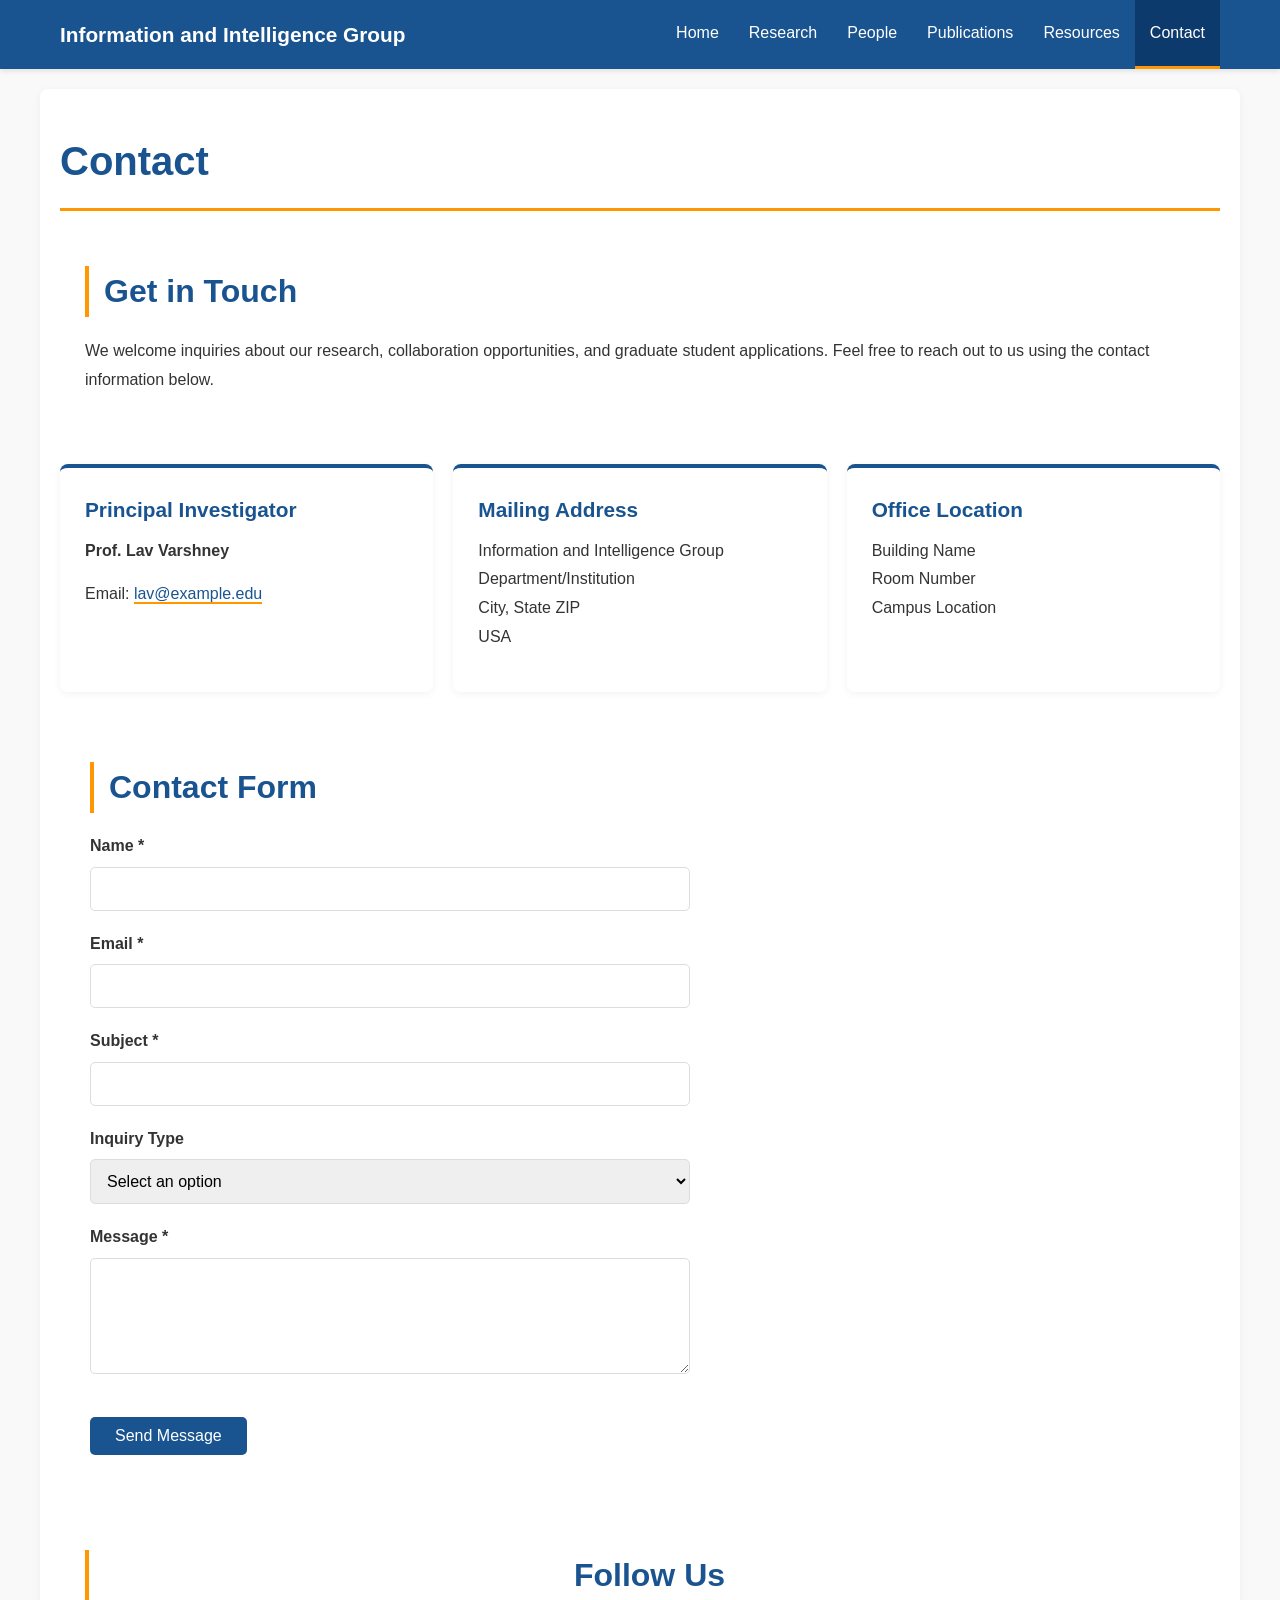
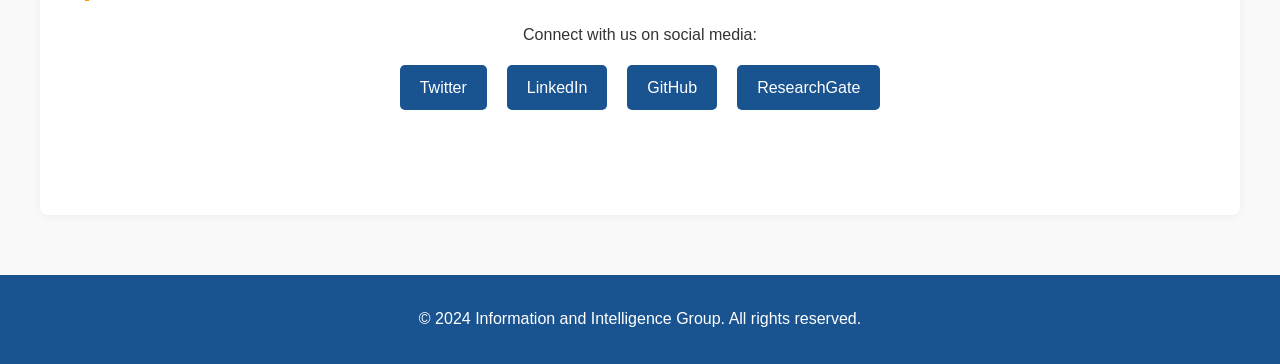
==== pages/contact.html @ 68c37820 "Deploy Information and Intelligence Group website with complete structure" ====
<!DOCTYPE html>
<html lang="en">
<head>
    <meta charset="UTF-8">
    <meta name="viewport" content="width=device-width, initial-scale=1.0">
    <title>Contact - Information and Intelligence Group</title>
    <link rel="stylesheet" href="../css/style.css">
</head>
<body>
    <nav class="navbar">
        <div class="nav-container">
            <h1 class="logo">Information and Intelligence Group</h1>
            <ul class="nav-links">
                <li><a href="../index.html">Home</a></li>
                <li><a href="research.html">Research</a></li>
                <li><a href="people.html">People</a></li>
                <li><a href="publications.html">Publications</a></li>
                <li><a href="resources.html">Resources</a></li>
                <li><a href="contact.html" class="active">Contact</a></li>
            </ul>
        </div>
    </nav>

    <main class="container page-content">
        <h1>Contact</h1>
        
        <section class="contact-section">
            <h2>Get in Touch</h2>
            <p>
                We welcome inquiries about our research, collaboration opportunities, and graduate 
                student applications. Feel free to reach out to us using the contact information below.
            </p>
        </section>

        <section class="contact-info">
            <div class="contact-item">
                <h3>Principal Investigator</h3>
                <p><strong>Prof. Lav Varshney</strong></p>
                <p>Email: <a href="mailto:lav@example.edu">lav@example.edu</a></p>
            </div>

            <div class="contact-item">
                <h3>Mailing Address</h3>
                <p>
                    Information and Intelligence Group<br>
                    Department/Institution<br>
                    City, State ZIP<br>
                    USA
                </p>
            </div>

            <div class="contact-item">
                <h3>Office Location</h3>
                <p>
                    Building Name<br>
                    Room Number<br>
                    Campus Location
                </p>
            </div>
        </section>

        <section class="inquiry-section">
            <h2>Contact Form</h2>
            <form class="contact-form">
                <div class="form-group">
                    <label for="name">Name *</label>
                    <input type="text" id="name" name="name" required>
                </div>

                <div class="form-group">
                    <label for="email">Email *</label>
                    <input type="email" id="email" name="email" required>
                </div>

                <div class="form-group">
                    <label for="subject">Subject *</label>
                    <input type="text" id="subject" name="subject" required>
                </div>

                <div class="form-group">
                    <label for="inquiry-type">Inquiry Type</label>
                    <select id="inquiry-type" name="inquiry-type">
                        <option value="">Select an option</option>
                        <option value="collaboration">Research Collaboration</option>
                        <option value="admission">Graduate Student Inquiry</option>
                        <option value="publication">Publication/Media Request</option>
                        <option value="other">Other</option>
                    </select>
                </div>

                <div class="form-group">
                    <label for="message">Message *</label>
                    <textarea id="message" name="message" rows="5" required></textarea>
                </div>

                <button type="submit" class="btn">Send Message</button>
            </form>
        </section>

        <section class="social-section">
            <h2>Follow Us</h2>
            <p>Connect with us on social media:</p>
            <div class="social-links">
                <a href="#" target="_blank">Twitter</a>
                <a href="#" target="_blank">LinkedIn</a>
                <a href="#" target="_blank">GitHub</a>
                <a href="#" target="_blank">ResearchGate</a>
            </div>
        </section>
    </main>

    <footer>
        <p>&copy; 2024 Information and Intelligence Group. All rights reserved.</p>
    </footer>
</body>
</html>
---- css/style.css ----
/* General Styles */
* {
    margin: 0;
    padding: 0;
    box-sizing: border-box;
}

html {
    scroll-behavior: smooth;
}

body {
    font-family: 'Segoe UI', Tahoma, Geneva, Verdana, sans-serif;
    line-height: 1.6;
    color: #333;
    background-color: #f9f9f9;
}

/* Navigation */
.navbar {
    background-color: #1a5490;
    padding: 0;
    position: sticky;
    top: 0;
    z-index: 1000;
    box-shadow: 0 2px 5px rgba(0, 0, 0, 0.1);
}

.nav-container {
    max-width: 1200px;
    margin: 0 auto;
    padding: 0 20px;
    display: flex;
    justify-content: space-between;
    align-items: center;
    flex-wrap: wrap;
}

.logo {
    color: white;
    font-size: 1.3em;
    margin: 15px 0;
    flex: 1;
    min-width: 250px;
}

.nav-links {
    list-style: none;
    display: flex;
    gap: 0;
    flex-wrap: wrap;
}

.nav-links li {
    margin: 0;
}

.nav-links a {
    display: block;
    color: white;
    text-decoration: none;
    padding: 20px 15px;
    transition: background-color 0.3s ease;
    border-bottom: 3px solid transparent;
}

.nav-links a:hover,
.nav-links a.active {
    background-color: #0d3a6c;
    border-bottom: 3px solid #ff9800;
}

/* Hero Section */
.hero {
    background: linear-gradient(135deg, #1a5490 0%, #0d3a6c 100%);
    color: white;
    padding: 80px 20px;
    text-align: center;
}

.hero-content h1 {
    font-size: 3em;
    margin-bottom: 10px;
}

.hero-content h2 {
    font-size: 1.8em;
    font-weight: 300;
    margin-bottom: 15px;
    color: #ff9800;
}

.hero-content p {
    font-size: 1.2em;
    color: #e0e0e0;
}

/* Main Container */
.container {
    max-width: 1200px;
    margin: 0 auto;
    padding: 0 20px;
}

.page-content {
    background: white;
    padding: 40px 20px;
    margin: 20px auto;
    border-radius: 8px;
    box-shadow: 0 2px 8px rgba(0, 0, 0, 0.05);
}

.page-content h1 {
    color: #1a5490;
    margin-bottom: 30px;
    font-size: 2.5em;
    border-bottom: 3px solid #ff9800;
    padding-bottom: 15px;
}

/* Sections */
main {
    padding: 40px 0;
}

section {
    margin-bottom: 40px;
}

h2 {
    color: #1a5490;
    font-size: 2em;
    margin-bottom: 20px;
    border-left: 4px solid #ff9800;
    padding-left: 15px;
}

h3 {
    color: #0d3a6c;
    font-size: 1.3em;
    margin-top: 15px;
    margin-bottom: 10px;
}

p {
    margin-bottom: 15px;
    line-height: 1.8;
}

/* Introduction Section */
.intro {
    background: white;
    padding: 30px;
    border-radius: 8px;
    margin-bottom: 30px;
    box-shadow: 0 2px 8px rgba(0, 0, 0, 0.05);
}

.intro p {
    font-size: 1.1em;
    color: #555;
}

/* Featured Boxes */
.featured {
    display: grid;
    grid-template-columns: repeat(auto-fit, minmax(300px, 1fr));
    gap: 20px;
    margin-bottom: 40px;
}

.featured-box {
    background: white;
    padding: 30px;
    border-radius: 8px;
    box-shadow: 0 2px 8px rgba(0, 0, 0, 0.05);
    border-top: 4px solid #ff9800;
    transition: transform 0.3s ease, box-shadow 0.3s ease;
}

.featured-box:hover {
    transform: translateY(-5px);
    box-shadow: 0 4px 12px rgba(0, 0, 0, 0.1);
}

.featured-box h3 {
    color: #1a5490;
    margin-top: 0;
}

.featured-box p {
    color: #666;
}

/* Buttons */
.btn {
    display: inline-block;
    background-color: #1a5490;
    color: white;
    padding: 10px 25px;
    text-decoration: none;
    border-radius: 5px;
    transition: background-color 0.3s ease;
    border: none;
    cursor: pointer;
    font-size: 1em;
    margin-top: 15px;
}

.btn:hover {
    background-color: #0d3a6c;
}

/* News Section */
.news {
    background: white;
    padding: 30px;
    border-radius: 8px;
    box-shadow: 0 2px 8px rgba(0, 0, 0, 0.05);
}

.news-item {
    border-left: 4px solid #ff9800;
    padding-left: 20px;
    margin-bottom: 20px;
}

.news-item h4 {
    color: #1a5490;
    margin-bottom: 10px;
}

/* Research Sections */
.research-item {
    background: white;
    padding: 20px;
    margin-bottom: 20px;
    border-radius: 5px;
    border-left: 4px solid #1a5490;
}

.research-item ul {
    list-style: none;
    padding-left: 20px;
}

.research-item li:before {
    content: "→ ";
    color: #ff9800;
    font-weight: bold;
    margin-right: 10px;
}

/* People Section */
.people-section {
    margin-bottom: 40px;
}

.person-card {
    background: white;
    padding: 25px;
    border-radius: 8px;
    box-shadow: 0 2px 8px rgba(0, 0, 0, 0.05);
    border-top: 4px solid #ff9800;
    margin-bottom: 20px;
}

.person-card.director {
    border-top: 4px solid #ff9800;
    background: linear-gradient(135deg, #f9f9f9 0%, #ffffff 100%);
}

.person-card h3 {
    color: #1a5490;
    margin-top: 0;
}

.person-card .title {
    color: #ff9800;
    font-weight: bold;
    font-size: 1.1em;
    margin-bottom: 15px;
}

.people-placeholder {
    background: #f0f0f0;
    padding: 30px;
    border-radius: 5px;
    text-align: center;
    color: #999;
}

.join-section {
    background: white;
    padding: 25px;
    border-radius: 8px;
    border-left: 4px solid #ff9800;
}

/* Publications */
.pub-filters {
    background: white;
    padding: 20px;
    border-radius: 8px;
    margin-bottom: 30px;
}

.filter-options {
    display: flex;
    gap: 20px;
    flex-wrap: wrap;
    margin-top: 15px;
}

.filter-options label {
    font-weight: bold;
    color: #333;
}

.filter-options select {
    padding: 8px 12px;
    border: 1px solid #ddd;
    border-radius: 5px;
    background-color: white;
    cursor: pointer;
}

.publication {
    background: white;
    padding: 25px;
    border-radius: 8px;
    margin-bottom: 20px;
    border-left: 4px solid #1a5490;
    box-shadow: 0 2px 8px rgba(0, 0, 0, 0.05);
}

.publication h3 {
    color: #1a5490;
    margin-top: 0;
}

.publication .authors {
    color: #666;
    font-style: italic;
    margin-bottom: 10px;
}

.publication .venue {
    color: #999;
    font-size: 0.95em;
}

.publication .abstract {
    margin-top: 15px;
    line-height: 1.8;
    color: #555;
}

.pub-links {
    margin-top: 15px;
    display: flex;
    gap: 15px;
}

.pub-links .link {
    color: #1a5490;
    text-decoration: none;
    border-bottom: 2px solid #ff9800;
    transition: color 0.3s ease;
}

.pub-links .link:hover {
    color: #ff9800;
}

.pub-placeholder {
    background: #f0f0f0;
    padding: 30px;
    border-radius: 5px;
    text-align: center;
    color: #999;
}

.external-profiles ul {
    list-style: none;
    padding-left: 0;
}

.external-profiles li {
    margin-bottom: 10px;
}

.external-profiles a {
    color: #1a5490;
    text-decoration: none;
    border-bottom: 2px solid #ff9800;
}

.external-profiles a:hover {
    color: #ff9800;
}

/* Resources */
.resources-section {
    margin-bottom: 40px;
}

.resource-item {
    background: white;
    padding: 20px;
    margin-bottom: 20px;
    border-radius: 5px;
    border-left: 4px solid #1a5490;
}

.resource-item ul {
    list-style: none;
    padding-left: 20px;
}

.resource-item li:before {
    content: "✓ ";
    color: #ff9800;
    font-weight: bold;
    margin-right: 10px;
}

/* Contact */
.contact-section {
    background: white;
    padding: 25px;
    border-radius: 8px;
    margin-bottom: 30px;
}

.contact-info {
    display: grid;
    grid-template-columns: repeat(auto-fit, minmax(300px, 1fr));
    gap: 20px;
    margin-bottom: 40px;
}

.contact-item {
    background: white;
    padding: 25px;
    border-radius: 8px;
    box-shadow: 0 2px 8px rgba(0, 0, 0, 0.05);
    border-top: 4px solid #1a5490;
}

.contact-item h3 {
    color: #1a5490;
    margin-top: 0;
}

.contact-item a {
    color: #1a5490;
    text-decoration: none;
    border-bottom: 2px solid #ff9800;
}

.contact-item a:hover {
    color: #ff9800;
}

.inquiry-section {
    background: white;
    padding: 30px;
    border-radius: 8px;
    margin-bottom: 40px;
}

.contact-form {
    max-width: 600px;
}

.form-group {
    margin-bottom: 20px;
}

.form-group label {
    display: block;
    margin-bottom: 8px;
    font-weight: bold;
    color: #333;
}

.form-group input,
.form-group select,
.form-group textarea {
    width: 100%;
    padding: 12px;
    border: 1px solid #ddd;
    border-radius: 5px;
    font-family: inherit;
    font-size: 1em;
}

.form-group input:focus,
.form-group select:focus,
.form-group textarea:focus {
    outline: none;
    border-color: #1a5490;
    box-shadow: 0 0 5px rgba(26, 84, 144, 0.2);
}

.social-section {
    background: white;
    padding: 25px;
    border-radius: 8px;
    text-align: center;
}

.social-links {
    display: flex;
    justify-content: center;
    gap: 20px;
    flex-wrap: wrap;
    margin-top: 15px;
}

.social-links a {
    color: white;
    background-color: #1a5490;
    padding: 10px 20px;
    border-radius: 5px;
    text-decoration: none;
    transition: background-color 0.3s ease;
}

.social-links a:hover {
    background-color: #0d3a6c;
}

/* Footer */
footer {
    background-color: #1a5490;
    color: white;
    text-align: center;
    padding: 30px 20px;
    margin-top: 60px;
}

footer p {
    margin-bottom: 0;
}

/* Responsive Design */
@media (max-width: 768px) {
    .hero-content h1 {
        font-size: 2em;
    }

    .hero-content h2 {
        font-size: 1.3em;
    }

    .hero-content p {
        font-size: 1em;
    }

    .page-content h1 {
        font-size: 2em;
    }

    h2 {
        font-size: 1.5em;
    }

    .nav-links {
        width: 100%;
        flex-direction: column;
    }

    .nav-links a {
        padding: 12px 15px;
    }

    .contact-info {
        grid-template-columns: 1fr;
    }

    .featured {
        grid-template-columns: 1fr;
    }

    .filter-options {
        flex-direction: column;
    }

    .filter-options label,
    .filter-options select {
        width: 100%;
    }

    .social-links {
        flex-direction: column;
    }

    .social-links a {
        width: 100%;
    }
}

@media (max-width: 480px) {
    .hero {
        padding: 40px 15px;
    }

    .hero-content h1 {
        font-size: 1.5em;
    }

    .hero-content h2 {
        font-size: 1.1em;
    }

    .page-content {
        padding: 20px 15px;
    }

    .nav-container {
        flex-direction: column;
        align-items: flex-start;
    }

    .logo {
        font-size: 1.1em;
    }
}

/* Utility Classes */
.text-center {
    text-align: center;
}

.mt-20 {
    margin-top: 20px;
}

.mb-20 {
    margin-bottom: 20px;
}

.p-20 {
    padding: 20px;
}
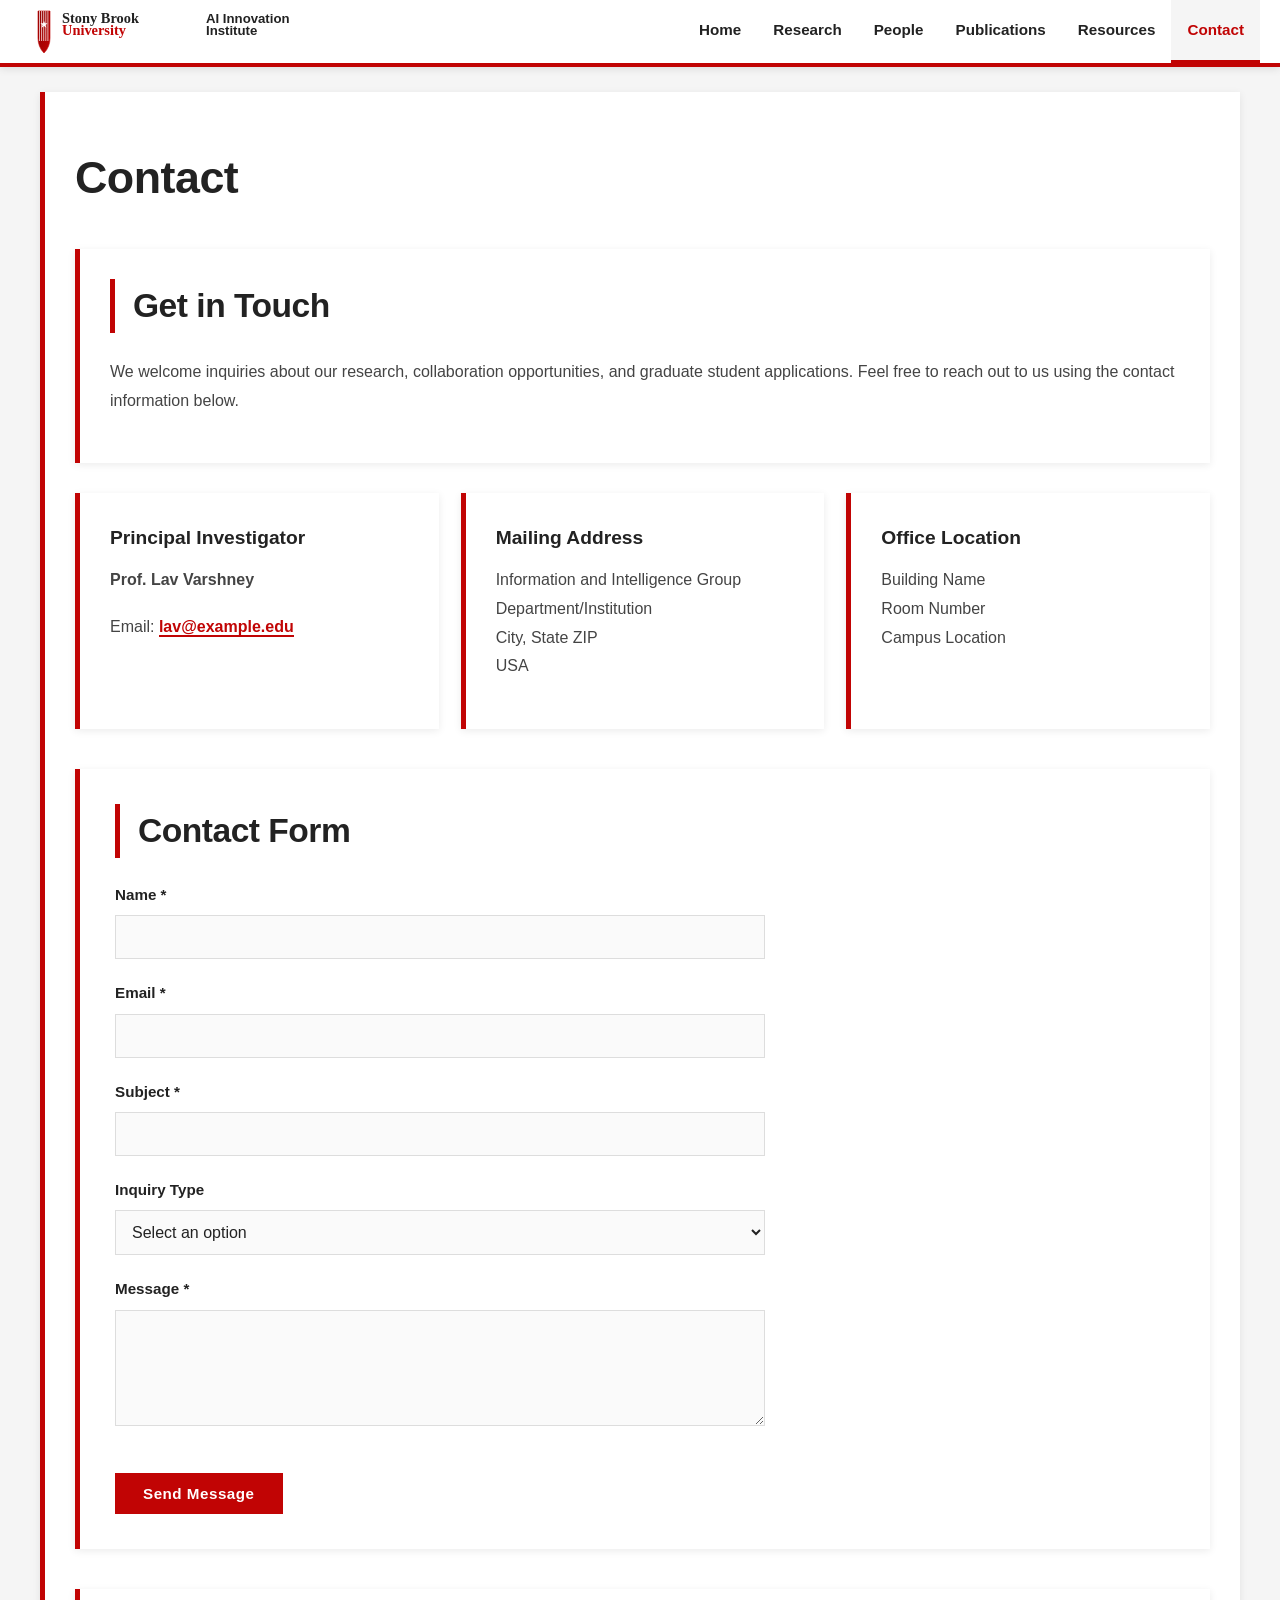
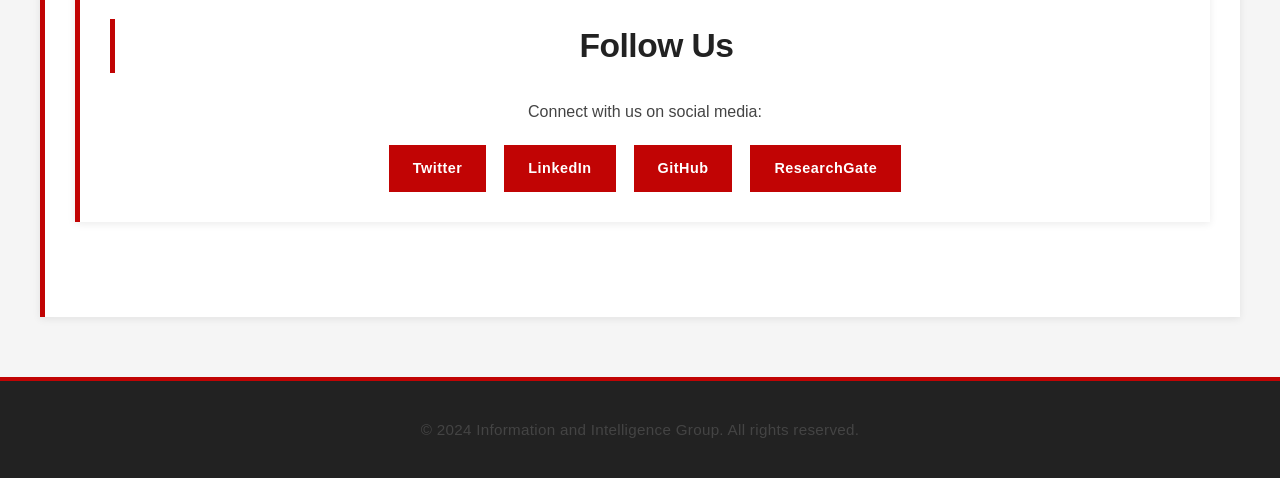
==== commit b3dcde6b: "Incorporate Stony Brook University AI Innovation Institute logo across all pages" ====
--- a/pages/contact.html
+++ b/pages/contact.html
@@ -9,7 +9,9 @@
 <body>
     <nav class="navbar">
         <div class="nav-container">
-            <h1 class="logo">Information and Intelligence Group</h1>
+            <div class="logo-section">
+                <img src="../images/sbu-ai-logo.svg" alt="Stony Brook University AI Innovation Institute" class="header-logo">
+            </div>
             <ul class="nav-links">
                 <li><a href="../index.html">Home</a></li>
                 <li><a href="research.html">Research</a></li>
--- a/css/style.css
+++ b/css/style.css
@@ -10,38 +10,54 @@
 }
 
 body {
-    font-family: 'Segoe UI', Tahoma, Geneva, Verdana, sans-serif;
+    font-family: 'Montserrat', 'Proxima Nova', -apple-system, BlinkMacSystemFont, 'Segoe UI', 'Roboto', 'Helvetica', 'Arial', sans-serif;
     line-height: 1.6;
-    color: #333;
-    background-color: #f9f9f9;
+    color: #222222;
+    background-color: #f5f5f5;
 }
 
 /* Navigation */
 .navbar {
-    background-color: #1a5490;
+    background-color: #FFFFFF;
     padding: 0;
     position: sticky;
     top: 0;
     z-index: 1000;
-    box-shadow: 0 2px 5px rgba(0, 0, 0, 0.1);
+    box-shadow: 0 2px 8px rgba(0, 0, 0, 0.1);
+    border-bottom: 4px solid #C10404;
 }
 
 .nav-container {
-    max-width: 1200px;
+    max-width: 1400px;
     margin: 0 auto;
     padding: 0 20px;
     display: flex;
     justify-content: space-between;
     align-items: center;
     flex-wrap: wrap;
+    gap: 20px;
+}
+
+.logo-section {
+    display: flex;
+    align-items: center;
+    flex-shrink: 0;
+}
+
+.header-logo {
+    height: 60px;
+    width: auto;
+    max-width: 500px;
 }
 
 .logo {
-    color: white;
-    font-size: 1.3em;
-    margin: 15px 0;
+    color: #C10404;
+    font-size: 1.4em;
+    font-weight: 700;
+    margin: 12px 0;
     flex: 1;
     min-width: 250px;
+    letter-spacing: -0.5px;
 }
 
 .nav-links {
@@ -57,42 +73,50 @@
 
 .nav-links a {
     display: block;
-    color: white;
+    color: #222222;
     text-decoration: none;
-    padding: 20px 15px;
-    transition: background-color 0.3s ease;
+    padding: 18px 16px;
+    transition: all 0.3s ease;
     border-bottom: 3px solid transparent;
+    font-weight: 600;
+    font-size: 0.95em;
 }
 
 .nav-links a:hover,
 .nav-links a.active {
-    background-color: #0d3a6c;
-    border-bottom: 3px solid #ff9800;
+    color: #C10404;
+    border-bottom: 3px solid #C10404;
+    background-color: #F5F5F5;
 }
 
 /* Hero Section */
 .hero {
-    background: linear-gradient(135deg, #1a5490 0%, #0d3a6c 100%);
+    background: linear-gradient(135deg, #C10404 0%, #A30303 100%);
     color: white;
-    padding: 80px 20px;
+    padding: 100px 20px;
     text-align: center;
 }
 
 .hero-content h1 {
-    font-size: 3em;
-    margin-bottom: 10px;
+    font-size: 3.2em;
+    margin-bottom: 15px;
+    font-weight: 700;
+    letter-spacing: -1px;
 }
 
 .hero-content h2 {
-    font-size: 1.8em;
+    font-size: 1.9em;
+    font-weight: 400;
+    margin-bottom: 20px;
+    color: #FFFFFF;
+}
+
+.hero-content p {
+    font-size: 1.15em;
+    color: #E8E8E8;
+    max-width: 700px;
+    margin: 0 auto;
     font-weight: 300;
-    margin-bottom: 15px;
-    color: #ff9800;
-}
-
-.hero-content p {
-    font-size: 1.2em;
-    color: #e0e0e0;
 }
 
 /* Main Container */
@@ -104,18 +128,21 @@
 
 .page-content {
     background: white;
-    padding: 40px 20px;
-    margin: 20px auto;
-    border-radius: 8px;
-    box-shadow: 0 2px 8px rgba(0, 0, 0, 0.05);
+    padding: 50px 30px;
+    margin: 25px auto;
+    border-radius: 0;
+    box-shadow: 0 2px 8px rgba(0, 0, 0, 0.08);
+    border-left: 5px solid #C10404;
 }
 
 .page-content h1 {
-    color: #1a5490;
-    margin-bottom: 30px;
-    font-size: 2.5em;
-    border-bottom: 3px solid #ff9800;
-    padding-bottom: 15px;
+    color: #222222;
+    margin-bottom: 35px;
+    font-size: 2.8em;
+    border: none;
+    padding-bottom: 0;
+    font-weight: 700;
+    letter-spacing: -0.5px;
 }
 
 /* Sections */
@@ -124,119 +151,137 @@
 }
 
 section {
-    margin-bottom: 40px;
+    margin-bottom: 45px;
 }
 
 h2 {
-    color: #1a5490;
-    font-size: 2em;
-    margin-bottom: 20px;
-    border-left: 4px solid #ff9800;
-    padding-left: 15px;
+    color: #222222;
+    font-size: 2.1em;
+    margin-bottom: 25px;
+    border-left: 5px solid #C10404;
+    padding-left: 18px;
+    font-weight: 700;
+    letter-spacing: -0.5px;
 }
 
 h3 {
-    color: #0d3a6c;
-    font-size: 1.3em;
-    margin-top: 15px;
-    margin-bottom: 10px;
+    color: #C10404;
+    font-size: 1.35em;
+    margin-top: 20px;
+    margin-bottom: 12px;
+    font-weight: 700;
 }
 
 p {
-    margin-bottom: 15px;
+    margin-bottom: 18px;
     line-height: 1.8;
+    color: #444444;
+    font-size: 1em;
 }
 
 /* Introduction Section */
 .intro {
     background: white;
-    padding: 30px;
-    border-radius: 8px;
-    margin-bottom: 30px;
-    box-shadow: 0 2px 8px rgba(0, 0, 0, 0.05);
+    padding: 35px;
+    border-radius: 0;
+    margin-bottom: 35px;
+    box-shadow: 0 2px 8px rgba(0, 0, 0, 0.08);
+    border-left: 5px solid #C10404;
 }
 
 .intro p {
     font-size: 1.1em;
-    color: #555;
+    color: #555555;
+    font-weight: 300;
 }
 
 /* Featured Boxes */
 .featured {
     display: grid;
     grid-template-columns: repeat(auto-fit, minmax(300px, 1fr));
-    gap: 20px;
-    margin-bottom: 40px;
+    gap: 25px;
+    margin-bottom: 45px;
 }
 
 .featured-box {
     background: white;
-    padding: 30px;
-    border-radius: 8px;
-    box-shadow: 0 2px 8px rgba(0, 0, 0, 0.05);
-    border-top: 4px solid #ff9800;
-    transition: transform 0.3s ease, box-shadow 0.3s ease;
+    padding: 35px;
+    border-radius: 0;
+    box-shadow: 0 2px 8px rgba(0, 0, 0, 0.08);
+    border-left: 5px solid #C10404;
+    transition: all 0.3s ease;
+    position: relative;
 }
 
 .featured-box:hover {
-    transform: translateY(-5px);
-    box-shadow: 0 4px 12px rgba(0, 0, 0, 0.1);
+    transform: translateY(-8px);
+    box-shadow: 0 6px 16px rgba(0, 0, 0, 0.12);
 }
 
 .featured-box h3 {
-    color: #1a5490;
+    color: #222222;
     margin-top: 0;
+    font-size: 1.4em;
 }
 
 .featured-box p {
-    color: #666;
+    color: #555555;
+    font-size: 0.99em;
 }
 
 /* Buttons */
 .btn {
     display: inline-block;
-    background-color: #1a5490;
+    background-color: #C10404;
     color: white;
-    padding: 10px 25px;
+    padding: 12px 28px;
     text-decoration: none;
-    border-radius: 5px;
-    transition: background-color 0.3s ease;
+    border-radius: 0;
+    transition: all 0.3s ease;
     border: none;
     cursor: pointer;
-    font-size: 1em;
-    margin-top: 15px;
+    font-size: 0.95em;
+    margin-top: 18px;
+    font-weight: 600;
+    letter-spacing: 0.5px;
 }
 
 .btn:hover {
-    background-color: #0d3a6c;
+    background-color: #A30303;
+    box-shadow: 0 4px 12px rgba(193, 4, 4, 0.3);
 }
 
 /* News Section */
 .news {
     background: white;
-    padding: 30px;
-    border-radius: 8px;
-    box-shadow: 0 2px 8px rgba(0, 0, 0, 0.05);
+    padding: 35px;
+    border-radius: 0;
+    box-shadow: 0 2px 8px rgba(0, 0, 0, 0.08);
+    border-left: 5px solid #C10404;
 }
 
 .news-item {
-    border-left: 4px solid #ff9800;
+    border-left: 4px solid #C10404;
     padding-left: 20px;
-    margin-bottom: 20px;
+    margin-bottom: 22px;
+    padding-top: 10px;
 }
 
 .news-item h4 {
-    color: #1a5490;
-    margin-bottom: 10px;
+    color: #222222;
+    margin-bottom: 8px;
+    font-weight: 700;
+    font-size: 1.1em;
 }
 
 /* Research Sections */
 .research-item {
     background: white;
-    padding: 20px;
-    margin-bottom: 20px;
-    border-radius: 5px;
-    border-left: 4px solid #1a5490;
+    padding: 25px;
+    margin-bottom: 22px;
+    border-radius: 0;
+    border-left: 5px solid #C10404;
+    box-shadow: 0 1px 4px rgba(0, 0, 0, 0.06);
 }
 
 .research-item ul {
@@ -245,8 +290,8 @@
 }
 
 .research-item li:before {
-    content: "→ ";
-    color: #ff9800;
+    content: "▸ ";
+    color: #C10404;
     font-weight: bold;
     margin-right: 10px;
 }
@@ -258,127 +303,163 @@
 
 .person-card {
     background: white;
-    padding: 25px;
-    border-radius: 8px;
-    box-shadow: 0 2px 8px rgba(0, 0, 0, 0.05);
-    border-top: 4px solid #ff9800;
-    margin-bottom: 20px;
+    padding: 30px;
+    border-radius: 0;
+    box-shadow: 0 2px 8px rgba(0, 0, 0, 0.08);
+    border-left: 5px solid #C10404;
+    margin-bottom: 22px;
+    transition: all 0.3s ease;
+}
+
+.person-card:hover {
+    box-shadow: 0 4px 12px rgba(0, 0, 0, 0.12);
 }
 
 .person-card.director {
-    border-top: 4px solid #ff9800;
-    background: linear-gradient(135deg, #f9f9f9 0%, #ffffff 100%);
+    border-left: 5px solid #C10404;
+    background: linear-gradient(135deg, #FFFFFF 0%, #F9F9F9 100%);
 }
 
 .person-card h3 {
-    color: #1a5490;
+    color: #222222;
     margin-top: 0;
+    font-size: 1.3em;
 }
 
 .person-card .title {
-    color: #ff9800;
-    font-weight: bold;
-    font-size: 1.1em;
+    color: #C10404;
+    font-weight: 700;
+    font-size: 1.05em;
     margin-bottom: 15px;
+    text-transform: uppercase;
+    letter-spacing: 0.5px;
+    font-size: 0.9em;
 }
 
 .people-placeholder {
-    background: #f0f0f0;
+    background: #F5F5F5;
+    padding: 35px;
+    border-radius: 0;
+    text-align: center;
+    color: #999999;
+    border: 1px solid #EEEEEE;
+}
+
+.join-section {
+    background: white;
     padding: 30px;
-    border-radius: 5px;
-    text-align: center;
-    color: #999;
-}
-
-.join-section {
-    background: white;
-    padding: 25px;
-    border-radius: 8px;
-    border-left: 4px solid #ff9800;
+    border-radius: 0;
+    border-left: 5px solid #C10404;
+    box-shadow: 0 2px 8px rgba(0, 0, 0, 0.08);
 }
 
 /* Publications */
 .pub-filters {
     background: white;
-    padding: 20px;
-    border-radius: 8px;
+    padding: 25px;
+    border-radius: 0;
     margin-bottom: 30px;
+    box-shadow: 0 2px 8px rgba(0, 0, 0, 0.08);
+    border-left: 5px solid #C10404;
 }
 
 .filter-options {
     display: flex;
     gap: 20px;
     flex-wrap: wrap;
-    margin-top: 15px;
+    margin-top: 18px;
 }
 
 .filter-options label {
-    font-weight: bold;
-    color: #333;
+    font-weight: 600;
+    color: #222222;
+    font-size: 0.95em;
 }
 
 .filter-options select {
-    padding: 8px 12px;
-    border: 1px solid #ddd;
-    border-radius: 5px;
+    padding: 10px 14px;
+    border: 1px solid #DDDDDD;
+    border-radius: 0;
     background-color: white;
     cursor: pointer;
+    font-family: inherit;
+    color: #222222;
+}
+
+.filter-options select:focus {
+    outline: none;
+    border-color: #C10404;
+    box-shadow: 0 0 0 3px rgba(193, 4, 4, 0.1);
 }
 
 .publication {
     background: white;
-    padding: 25px;
-    border-radius: 8px;
-    margin-bottom: 20px;
-    border-left: 4px solid #1a5490;
-    box-shadow: 0 2px 8px rgba(0, 0, 0, 0.05);
+    padding: 30px;
+    border-radius: 0;
+    margin-bottom: 22px;
+    border-left: 5px solid #C10404;
+    box-shadow: 0 2px 8px rgba(0, 0, 0, 0.08);
+    transition: all 0.3s ease;
+}
+
+.publication:hover {
+    box-shadow: 0 4px 12px rgba(0, 0, 0, 0.12);
 }
 
 .publication h3 {
-    color: #1a5490;
+    color: #222222;
     margin-top: 0;
+    font-size: 1.25em;
 }
 
 .publication .authors {
-    color: #666;
+    color: #666666;
     font-style: italic;
     margin-bottom: 10px;
+    font-size: 0.95em;
 }
 
 .publication .venue {
-    color: #999;
-    font-size: 0.95em;
+    color: #888888;
+    font-size: 0.9em;
+    font-weight: 500;
 }
 
 .publication .abstract {
-    margin-top: 15px;
+    margin-top: 18px;
     line-height: 1.8;
-    color: #555;
+    color: #555555;
+    font-size: 0.98em;
 }
 
 .pub-links {
-    margin-top: 15px;
+    margin-top: 18px;
     display: flex;
-    gap: 15px;
+    gap: 18px;
 }
 
 .pub-links .link {
-    color: #1a5490;
+    color: #C10404;
     text-decoration: none;
-    border-bottom: 2px solid #ff9800;
-    transition: color 0.3s ease;
+    border: none;
+    border-bottom: 2px solid #C10404;
+    transition: all 0.3s ease;
+    font-weight: 600;
+    font-size: 0.9em;
 }
 
 .pub-links .link:hover {
-    color: #ff9800;
+    color: #A30303;
+    border-bottom: 2px solid #A30303;
 }
 
 .pub-placeholder {
-    background: #f0f0f0;
-    padding: 30px;
-    border-radius: 5px;
+    background: #F5F5F5;
+    padding: 35px;
+    border-radius: 0;
     text-align: center;
-    color: #999;
+    color: #999999;
+    border: 1px solid #EEEEEE;
 }
 
 .external-profiles ul {
@@ -387,17 +468,20 @@
 }
 
 .external-profiles li {
-    margin-bottom: 10px;
+    margin-bottom: 12px;
 }
 
 .external-profiles a {
-    color: #1a5490;
+    color: #C10404;
     text-decoration: none;
-    border-bottom: 2px solid #ff9800;
+    border-bottom: 2px solid #C10404;
+    font-weight: 600;
+    transition: all 0.3s ease;
 }
 
 .external-profiles a:hover {
-    color: #ff9800;
+    color: #A30303;
+    border-bottom: 2px solid #A30303;
 }
 
 /* Resources */
@@ -407,10 +491,11 @@
 
 .resource-item {
     background: white;
-    padding: 20px;
-    margin-bottom: 20px;
-    border-radius: 5px;
-    border-left: 4px solid #1a5490;
+    padding: 25px;
+    margin-bottom: 22px;
+    border-radius: 0;
+    border-left: 5px solid #C10404;
+    box-shadow: 0 2px 8px rgba(0, 0, 0, 0.08);
 }
 
 .resource-item ul {
@@ -420,7 +505,7 @@
 
 .resource-item li:before {
     content: "✓ ";
-    color: #ff9800;
+    color: #C10404;
     font-weight: bold;
     margin-right: 10px;
 }
@@ -428,61 +513,75 @@
 /* Contact */
 .contact-section {
     background: white;
-    padding: 25px;
-    border-radius: 8px;
+    padding: 30px;
+    border-radius: 0;
     margin-bottom: 30px;
+    border-left: 5px solid #C10404;
+    box-shadow: 0 2px 8px rgba(0, 0, 0, 0.08);
 }
 
 .contact-info {
     display: grid;
     grid-template-columns: repeat(auto-fit, minmax(300px, 1fr));
-    gap: 20px;
+    gap: 22px;
     margin-bottom: 40px;
 }
 
 .contact-item {
     background: white;
-    padding: 25px;
-    border-radius: 8px;
-    box-shadow: 0 2px 8px rgba(0, 0, 0, 0.05);
-    border-top: 4px solid #1a5490;
+    padding: 30px;
+    border-radius: 0;
+    box-shadow: 0 2px 8px rgba(0, 0, 0, 0.08);
+    border-left: 5px solid #C10404;
+    transition: all 0.3s ease;
+}
+
+.contact-item:hover {
+    box-shadow: 0 4px 12px rgba(0, 0, 0, 0.12);
 }
 
 .contact-item h3 {
-    color: #1a5490;
+    color: #222222;
     margin-top: 0;
+    font-size: 1.2em;
 }
 
 .contact-item a {
-    color: #1a5490;
+    color: #C10404;
     text-decoration: none;
-    border-bottom: 2px solid #ff9800;
+    border-bottom: 2px solid #C10404;
+    font-weight: 600;
+    transition: all 0.3s ease;
 }
 
 .contact-item a:hover {
-    color: #ff9800;
+    color: #A30303;
+    border-bottom: 2px solid #A30303;
 }
 
 .inquiry-section {
     background: white;
-    padding: 30px;
-    border-radius: 8px;
+    padding: 35px;
+    border-radius: 0;
     margin-bottom: 40px;
+    border-left: 5px solid #C10404;
+    box-shadow: 0 2px 8px rgba(0, 0, 0, 0.08);
 }
 
 .contact-form {
-    max-width: 600px;
+    max-width: 650px;
 }
 
 .form-group {
-    margin-bottom: 20px;
+    margin-bottom: 22px;
 }
 
 .form-group label {
     display: block;
     margin-bottom: 8px;
-    font-weight: bold;
-    color: #333;
+    font-weight: 600;
+    color: #222222;
+    font-size: 0.95em;
 }
 
 .form-group input,
@@ -490,81 +589,106 @@
 .form-group textarea {
     width: 100%;
     padding: 12px;
-    border: 1px solid #ddd;
-    border-radius: 5px;
+    border: 1px solid #DDDDDD;
+    border-radius: 0;
     font-family: inherit;
     font-size: 1em;
+    color: #222222;
+    background-color: #FAFAFA;
 }
 
 .form-group input:focus,
 .form-group select:focus,
 .form-group textarea:focus {
     outline: none;
-    border-color: #1a5490;
-    box-shadow: 0 0 5px rgba(26, 84, 144, 0.2);
+    border-color: #C10404;
+    background-color: #FFFFFF;
+    box-shadow: 0 0 0 3px rgba(193, 4, 4, 0.1);
 }
 
 .social-section {
     background: white;
-    padding: 25px;
-    border-radius: 8px;
+    padding: 30px;
+    border-radius: 0;
     text-align: center;
+    border-left: 5px solid #C10404;
+    box-shadow: 0 2px 8px rgba(0, 0, 0, 0.08);
 }
 
 .social-links {
     display: flex;
     justify-content: center;
-    gap: 20px;
+    gap: 18px;
     flex-wrap: wrap;
-    margin-top: 15px;
+    margin-top: 18px;
 }
 
 .social-links a {
     color: white;
-    background-color: #1a5490;
-    padding: 10px 20px;
-    border-radius: 5px;
+    background-color: #C10404;
+    padding: 12px 24px;
+    border-radius: 0;
     text-decoration: none;
-    transition: background-color 0.3s ease;
+    transition: all 0.3s ease;
+    font-weight: 600;
+    font-size: 0.9em;
+    letter-spacing: 0.5px;
 }
 
 .social-links a:hover {
-    background-color: #0d3a6c;
+    background-color: #A30303;
+    box-shadow: 0 4px 12px rgba(193, 4, 4, 0.3);
 }
 
 /* Footer */
 footer {
-    background-color: #1a5490;
+    background-color: #222222;
     color: white;
     text-align: center;
-    padding: 30px 20px;
+    padding: 35px 20px;
     margin-top: 60px;
+    border-top: 4px solid #C10404;
 }
 
 footer p {
     margin-bottom: 0;
+    font-size: 0.95em;
+    letter-spacing: 0.3px;
 }
 
 /* Responsive Design */
 @media (max-width: 768px) {
     .hero-content h1 {
-        font-size: 2em;
+        font-size: 2.2em;
     }
 
     .hero-content h2 {
-        font-size: 1.3em;
+        font-size: 1.4em;
     }
 
     .hero-content p {
-        font-size: 1em;
+        font-size: 0.95em;
     }
 
     .page-content h1 {
-        font-size: 2em;
+        font-size: 2.1em;
     }
 
     h2 {
-        font-size: 1.5em;
+        font-size: 1.6em;
+    }
+
+    .nav-container {
+        flex-direction: column;
+        align-items: flex-start;
+    }
+
+    .logo-section {
+        width: 100%;
+    }
+
+    .header-logo {
+        height: 50px;
     }
 
     .nav-links {
@@ -573,7 +697,9 @@
     }
 
     .nav-links a {
-        padding: 12px 15px;
+        padding: 12px 16px;
+        font-size: 0.9em;
+        border-bottom: 3px solid transparent;
     }
 
     .contact-info {
@@ -604,28 +730,27 @@
 
 @media (max-width: 480px) {
     .hero {
-        padding: 40px 15px;
+        padding: 50px 15px;
     }
 
     .hero-content h1 {
-        font-size: 1.5em;
+        font-size: 1.6em;
     }
 
     .hero-content h2 {
-        font-size: 1.1em;
+        font-size: 1em;
     }
 
     .page-content {
-        padding: 20px 15px;
-    }
-
-    .nav-container {
-        flex-direction: column;
-        align-items: flex-start;
+        padding: 25px 15px;
+    }
+
+    .header-logo {
+        height: 40px;
     }
 
     .logo {
-        font-size: 1.1em;
+        font-size: 1.2em;
     }
 }
 
@@ -644,4 +769,4 @@
 
 .p-20 {
     padding: 20px;
-}+}
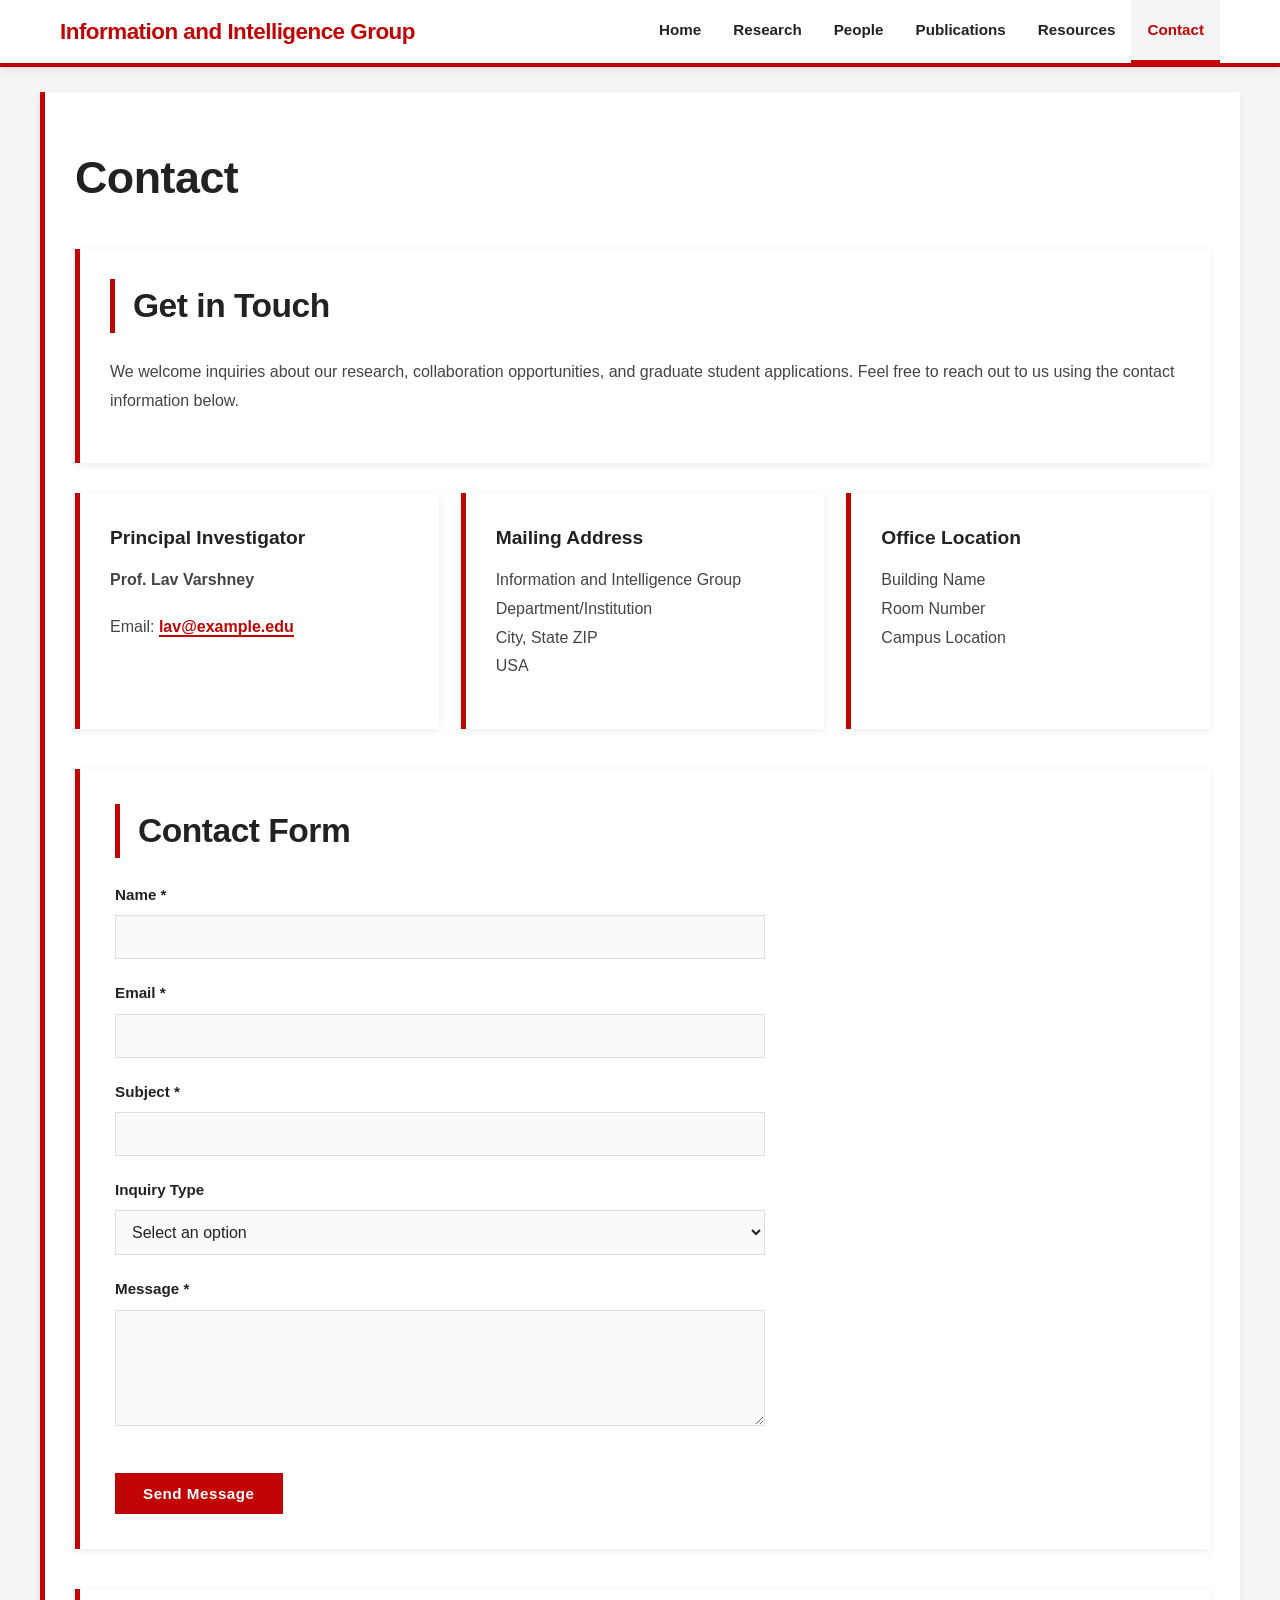
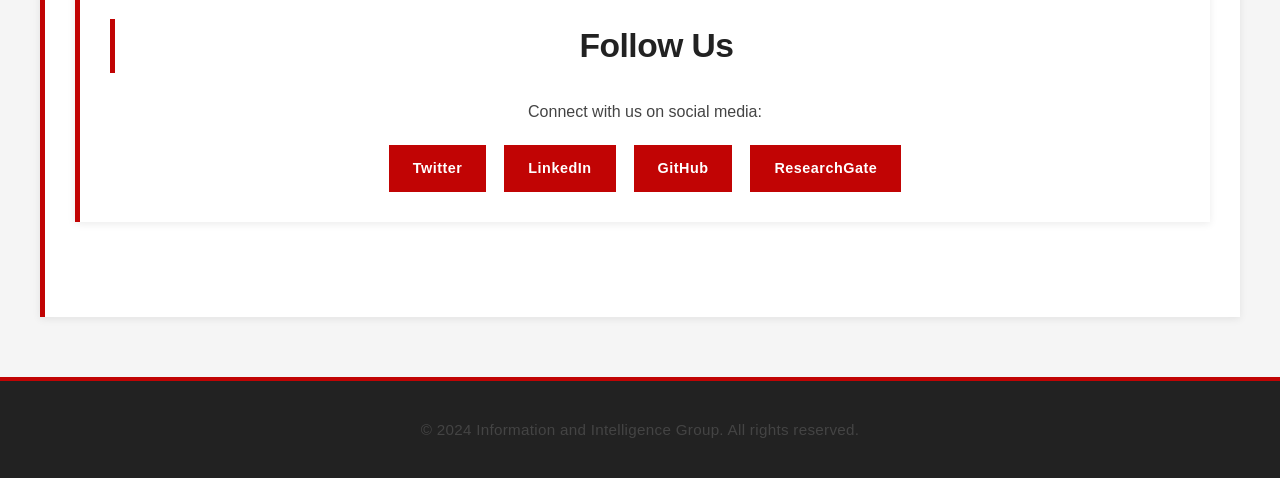
==== commit 64dc03af: "Revert to original version without logo" ====
--- a/pages/contact.html
+++ b/pages/contact.html
@@ -9,9 +9,7 @@
 <body>
     <nav class="navbar">
         <div class="nav-container">
-            <div class="logo-section">
-                <img src="../images/sbu-ai-logo.svg" alt="Stony Brook University AI Innovation Institute" class="header-logo">
-            </div>
+            <h1 class="logo">Information and Intelligence Group</h1>
             <ul class="nav-links">
                 <li><a href="../index.html">Home</a></li>
                 <li><a href="research.html">Research</a></li>
--- a/css/style.css
+++ b/css/style.css
@@ -28,26 +28,13 @@
 }
 
 .nav-container {
-    max-width: 1400px;
+    max-width: 1200px;
     margin: 0 auto;
     padding: 0 20px;
     display: flex;
     justify-content: space-between;
     align-items: center;
     flex-wrap: wrap;
-    gap: 20px;
-}
-
-.logo-section {
-    display: flex;
-    align-items: center;
-    flex-shrink: 0;
-}
-
-.header-logo {
-    height: 60px;
-    width: auto;
-    max-width: 500px;
 }
 
 .logo {
@@ -678,19 +665,6 @@
         font-size: 1.6em;
     }
 
-    .nav-container {
-        flex-direction: column;
-        align-items: flex-start;
-    }
-
-    .logo-section {
-        width: 100%;
-    }
-
-    .header-logo {
-        height: 50px;
-    }
-
     .nav-links {
         width: 100%;
         flex-direction: column;
@@ -745,8 +719,9 @@
         padding: 25px 15px;
     }
 
-    .header-logo {
-        height: 40px;
+    .nav-container {
+        flex-direction: column;
+        align-items: flex-start;
     }
 
     .logo {
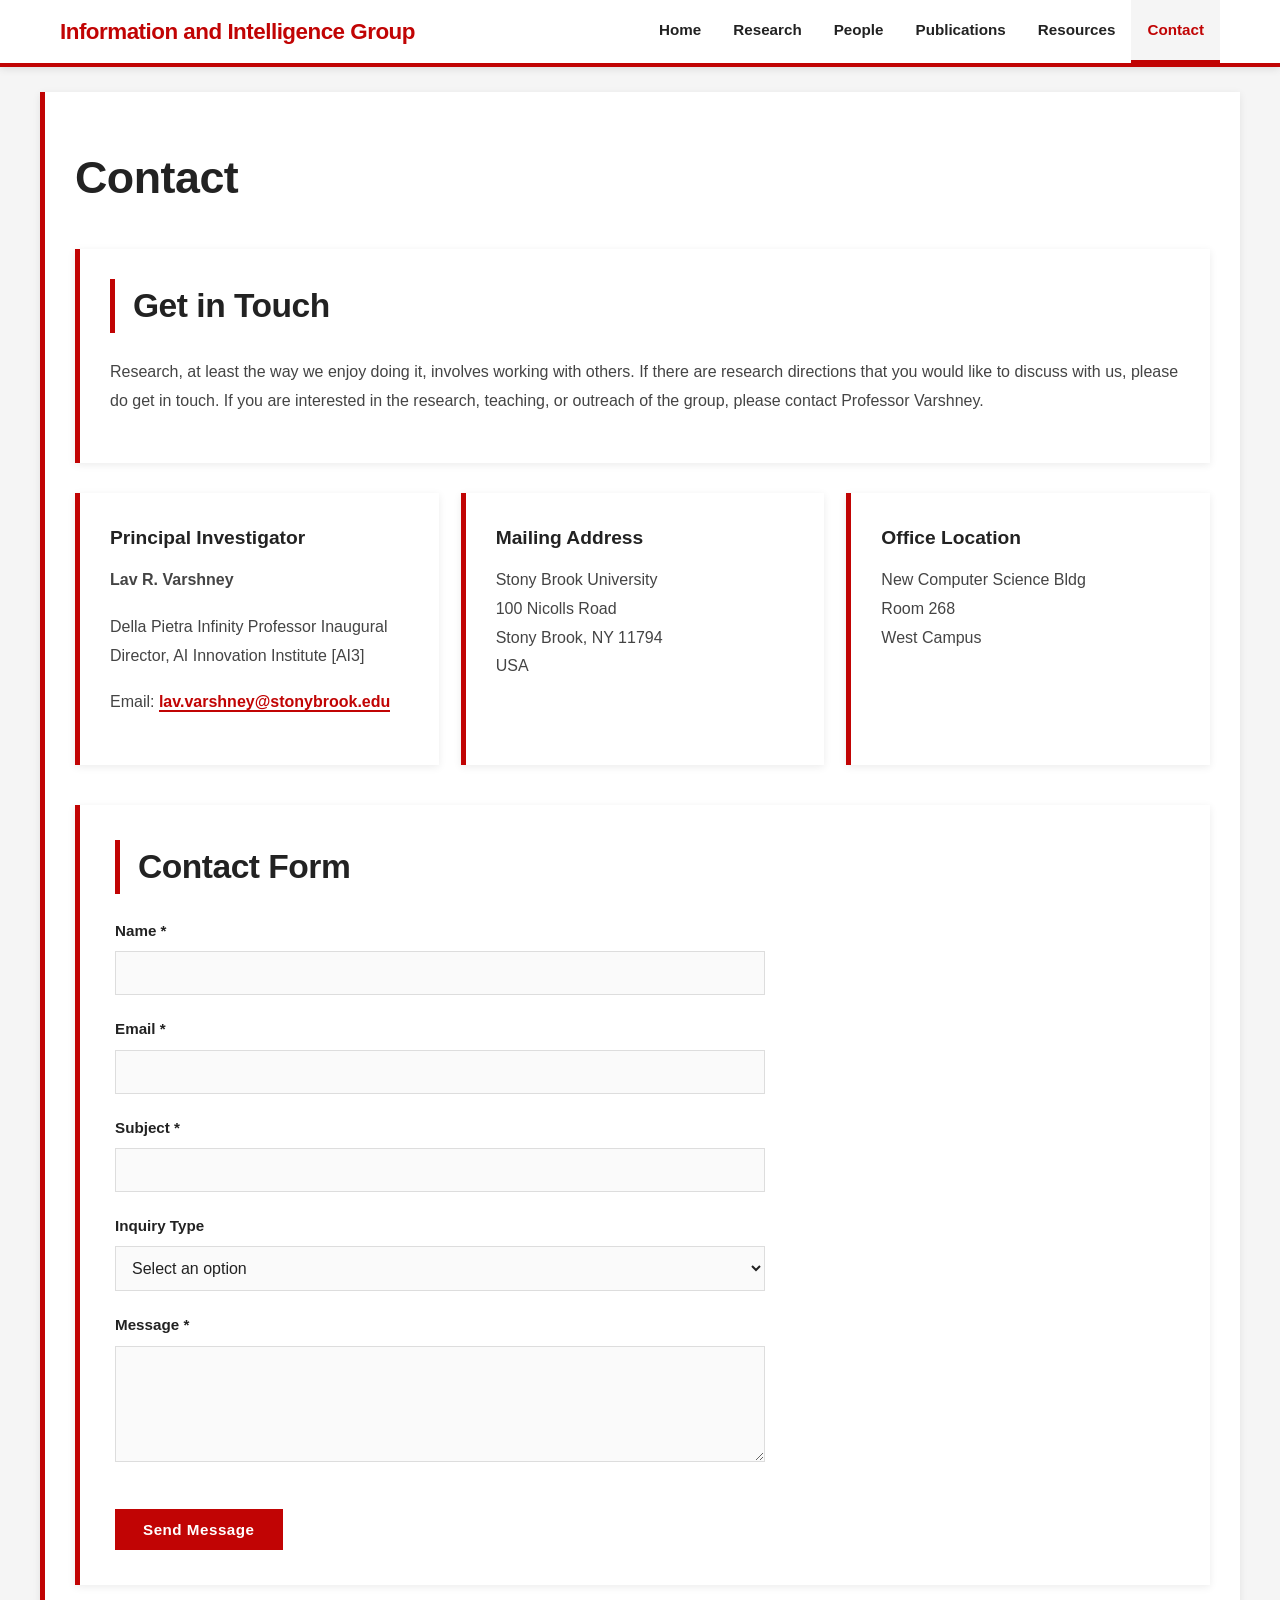
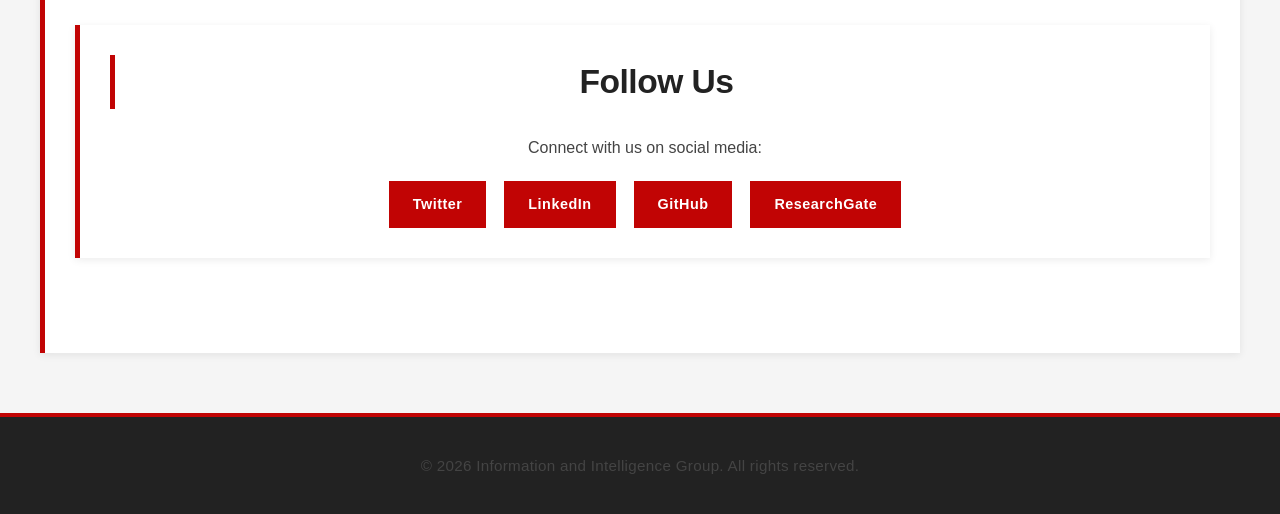
==== commit 70449762: "Update contact information and footer year" ====
--- a/pages/contact.html
+++ b/pages/contact.html
@@ -27,24 +27,29 @@
         <section class="contact-section">
             <h2>Get in Touch</h2>
             <p>
-                We welcome inquiries about our research, collaboration opportunities, and graduate 
-                student applications. Feel free to reach out to us using the contact information below.
+                Research, at least the way we enjoy doing it, involves working with others.  If there are research directions 
+                that you would like to discuss with us, please do get in touch. If you are interested in the research, teaching, 
+                or outreach of the group, please contact Professor Varshney.
             </p>
         </section>
 
         <section class="contact-info">
             <div class="contact-item">
                 <h3>Principal Investigator</h3>
-                <p><strong>Prof. Lav Varshney</strong></p>
-                <p>Email: <a href="mailto:lav@example.edu">lav@example.edu</a></p>
+                <p><strong>Lav R. Varshney</strong></p>
+                <p>
+                Della Pietra Infinity Professor
+                Inaugural Director, AI Innovation Institute [AI3]
+                <p>
+                <p>Email: <a href="mailto:lav.varshney@stonybrook.edu">lav.varshney@stonybrook.edu</a></p>
             </div>
 
             <div class="contact-item">
                 <h3>Mailing Address</h3>
                 <p>
-                    Information and Intelligence Group<br>
-                    Department/Institution<br>
-                    City, State ZIP<br>
+                    Stony Brook University<br>
+                    100 Nicolls Road<br>
+                    Stony Brook, NY 11794<br>
                     USA
                 </p>
             </div>
@@ -52,9 +57,9 @@
             <div class="contact-item">
                 <h3>Office Location</h3>
                 <p>
-                    Building Name<br>
-                    Room Number<br>
-                    Campus Location
+                    New Computer Science Bldg<br>
+                    Room 268<br>
+                    West Campus
                 </p>
             </div>
         </section>
@@ -110,7 +115,7 @@
     </main>
 
     <footer>
-        <p>&copy; 2024 Information and Intelligence Group. All rights reserved.</p>
+        <p>&copy; 2026 Information and Intelligence Group. All rights reserved.</p>
     </footer>
 </body>
-</html>+</html>
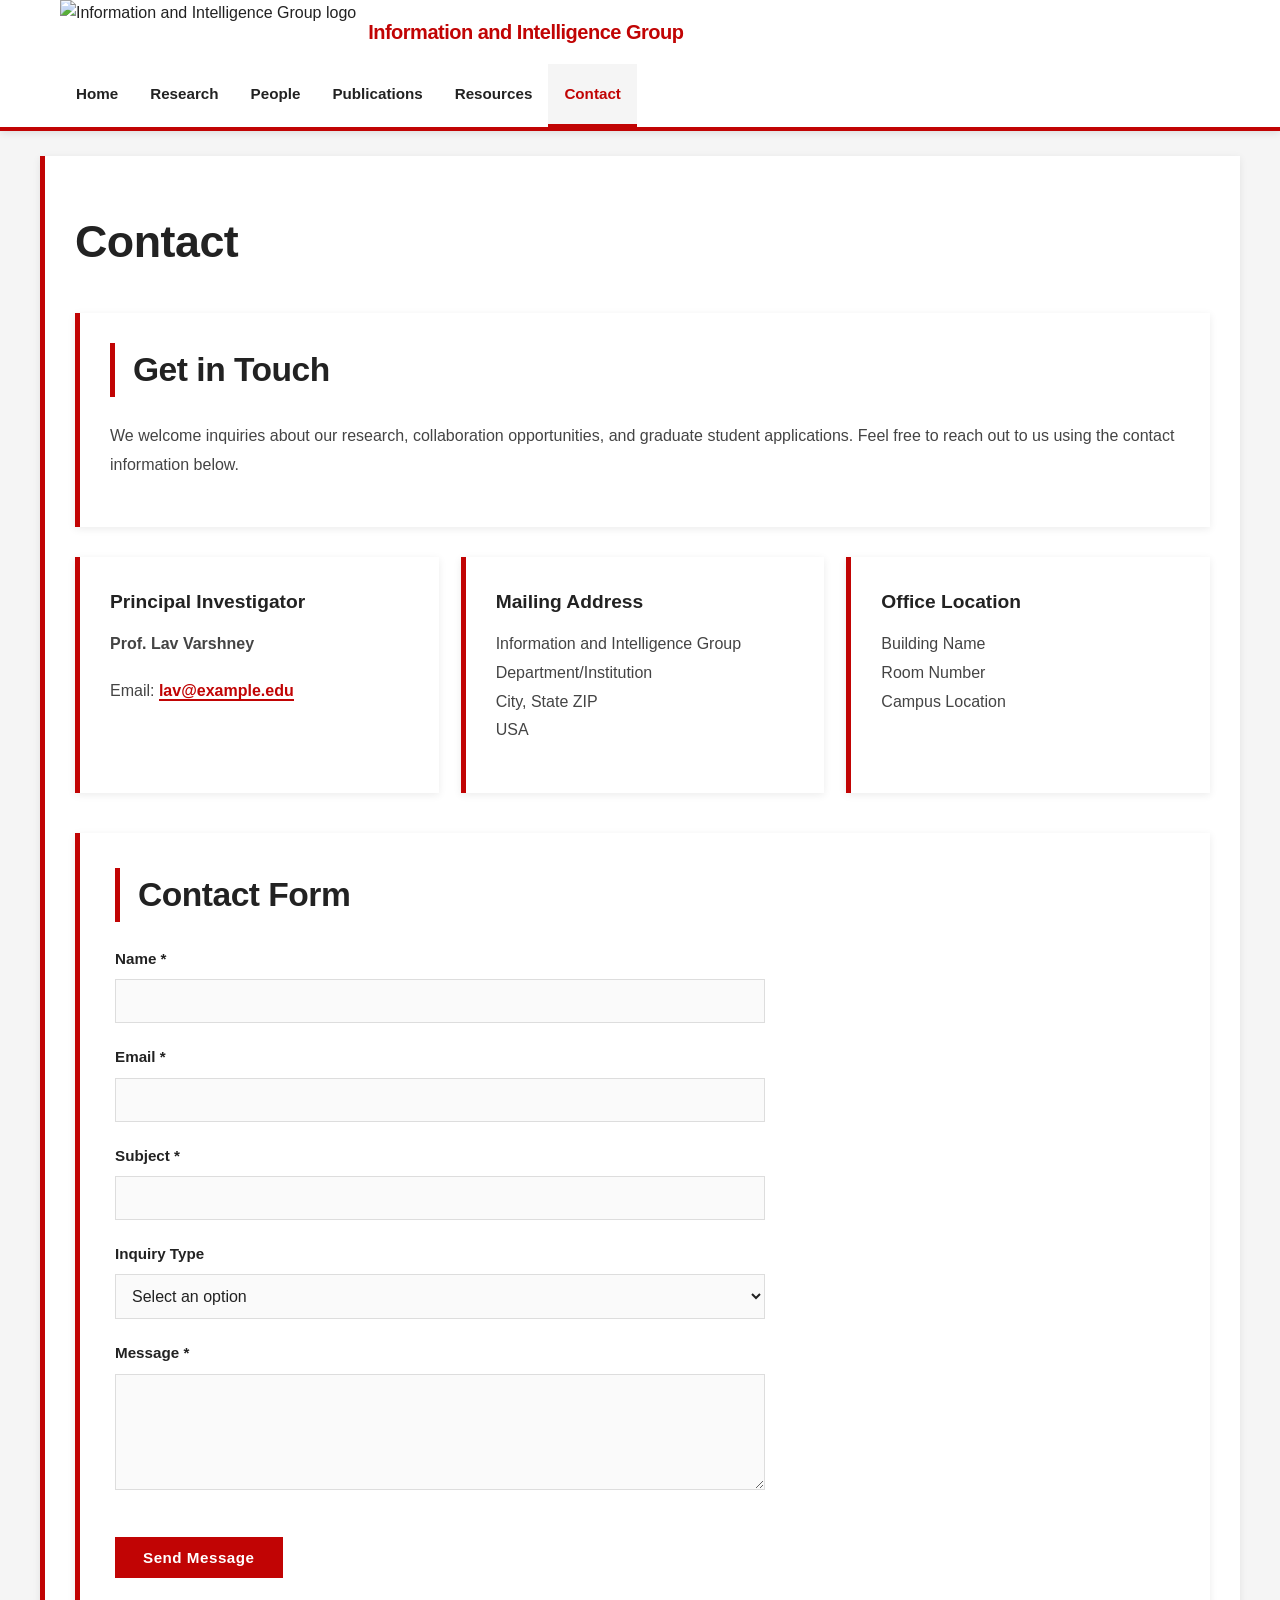
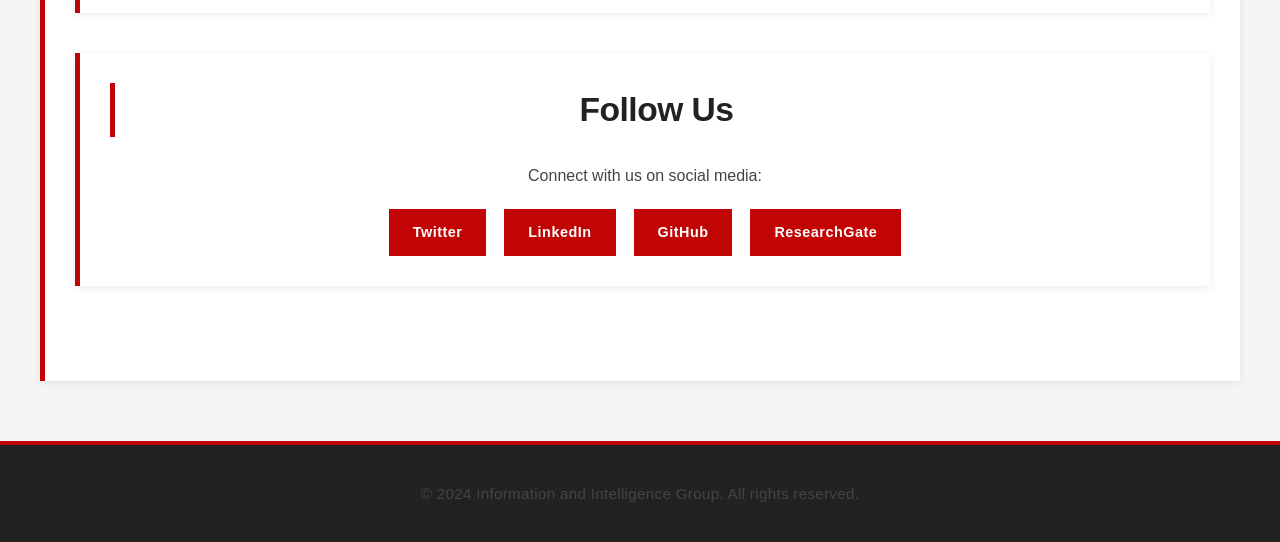
==== commit 44aaac0b: "Add exact provided logo and update contact page to include it" ====
--- a/pages/contact.html
+++ b/pages/contact.html
@@ -5,11 +5,31 @@
     <meta name="viewport" content="width=device-width, initial-scale=1.0">
     <title>Contact - Information and Intelligence Group</title>
     <link rel="stylesheet" href="../css/style.css">
+    <style>
+        /* Small helper in-case stylesheet doesn't include logo sizing */
+        .site-logo {
+            height: 64px;
+            width: auto;
+            vertical-align: middle;
+            margin-right: 12px;
+        }
+        .nav-logo-container {
+            display: inline-flex;
+            align-items: center;
+        }
+        .nav-container .logo {
+            margin: 0;
+            font-size: 1.25rem;
+        }
+    </style>
 </head>
 <body>
     <nav class="navbar">
         <div class="nav-container">
-            <h1 class="logo">Information and Intelligence Group</h1>
+            <div class="nav-logo-container">
+                <img src="../assets/logo.png" alt="Information and Intelligence Group logo" class="site-logo">
+                <h1 class="logo">Information and Intelligence Group</h1>
+            </div>
             <ul class="nav-links">
                 <li><a href="../index.html">Home</a></li>
                 <li><a href="research.html">Research</a></li>
@@ -27,29 +47,24 @@
         <section class="contact-section">
             <h2>Get in Touch</h2>
             <p>
-                Research, at least the way we enjoy doing it, involves working with others.  If there are research directions 
-                that you would like to discuss with us, please do get in touch. If you are interested in the research, teaching, 
-                or outreach of the group, please contact Professor Varshney.
+                We welcome inquiries about our research, collaboration opportunities, and graduate 
+                student applications. Feel free to reach out to us using the contact information below.
             </p>
         </section>
 
         <section class="contact-info">
             <div class="contact-item">
                 <h3>Principal Investigator</h3>
-                <p><strong>Lav R. Varshney</strong></p>
-                <p>
-                Della Pietra Infinity Professor
-                Inaugural Director, AI Innovation Institute [AI3]
-                <p>
-                <p>Email: <a href="mailto:lav.varshney@stonybrook.edu">lav.varshney@stonybrook.edu</a></p>
+                <p><strong>Prof. Lav Varshney</strong></p>
+                <p>Email: <a href="mailto:lav@example.edu">lav@example.edu</a></p>
             </div>
 
             <div class="contact-item">
                 <h3>Mailing Address</h3>
                 <p>
-                    Stony Brook University<br>
-                    100 Nicolls Road<br>
-                    Stony Brook, NY 11794<br>
+                    Information and Intelligence Group<br>
+                    Department/Institution<br>
+                    City, State ZIP<br>
                     USA
                 </p>
             </div>
@@ -57,9 +72,9 @@
             <div class="contact-item">
                 <h3>Office Location</h3>
                 <p>
-                    New Computer Science Bldg<br>
-                    Room 268<br>
-                    West Campus
+                    Building Name<br>
+                    Room Number<br>
+                    Campus Location
                 </p>
             </div>
         </section>
@@ -115,7 +130,7 @@
     </main>
 
     <footer>
-        <p>&copy; 2026 Information and Intelligence Group. All rights reserved.</p>
+        <p>&copy; 2024 Information and Intelligence Group. All rights reserved.</p>
     </footer>
 </body>
 </html>
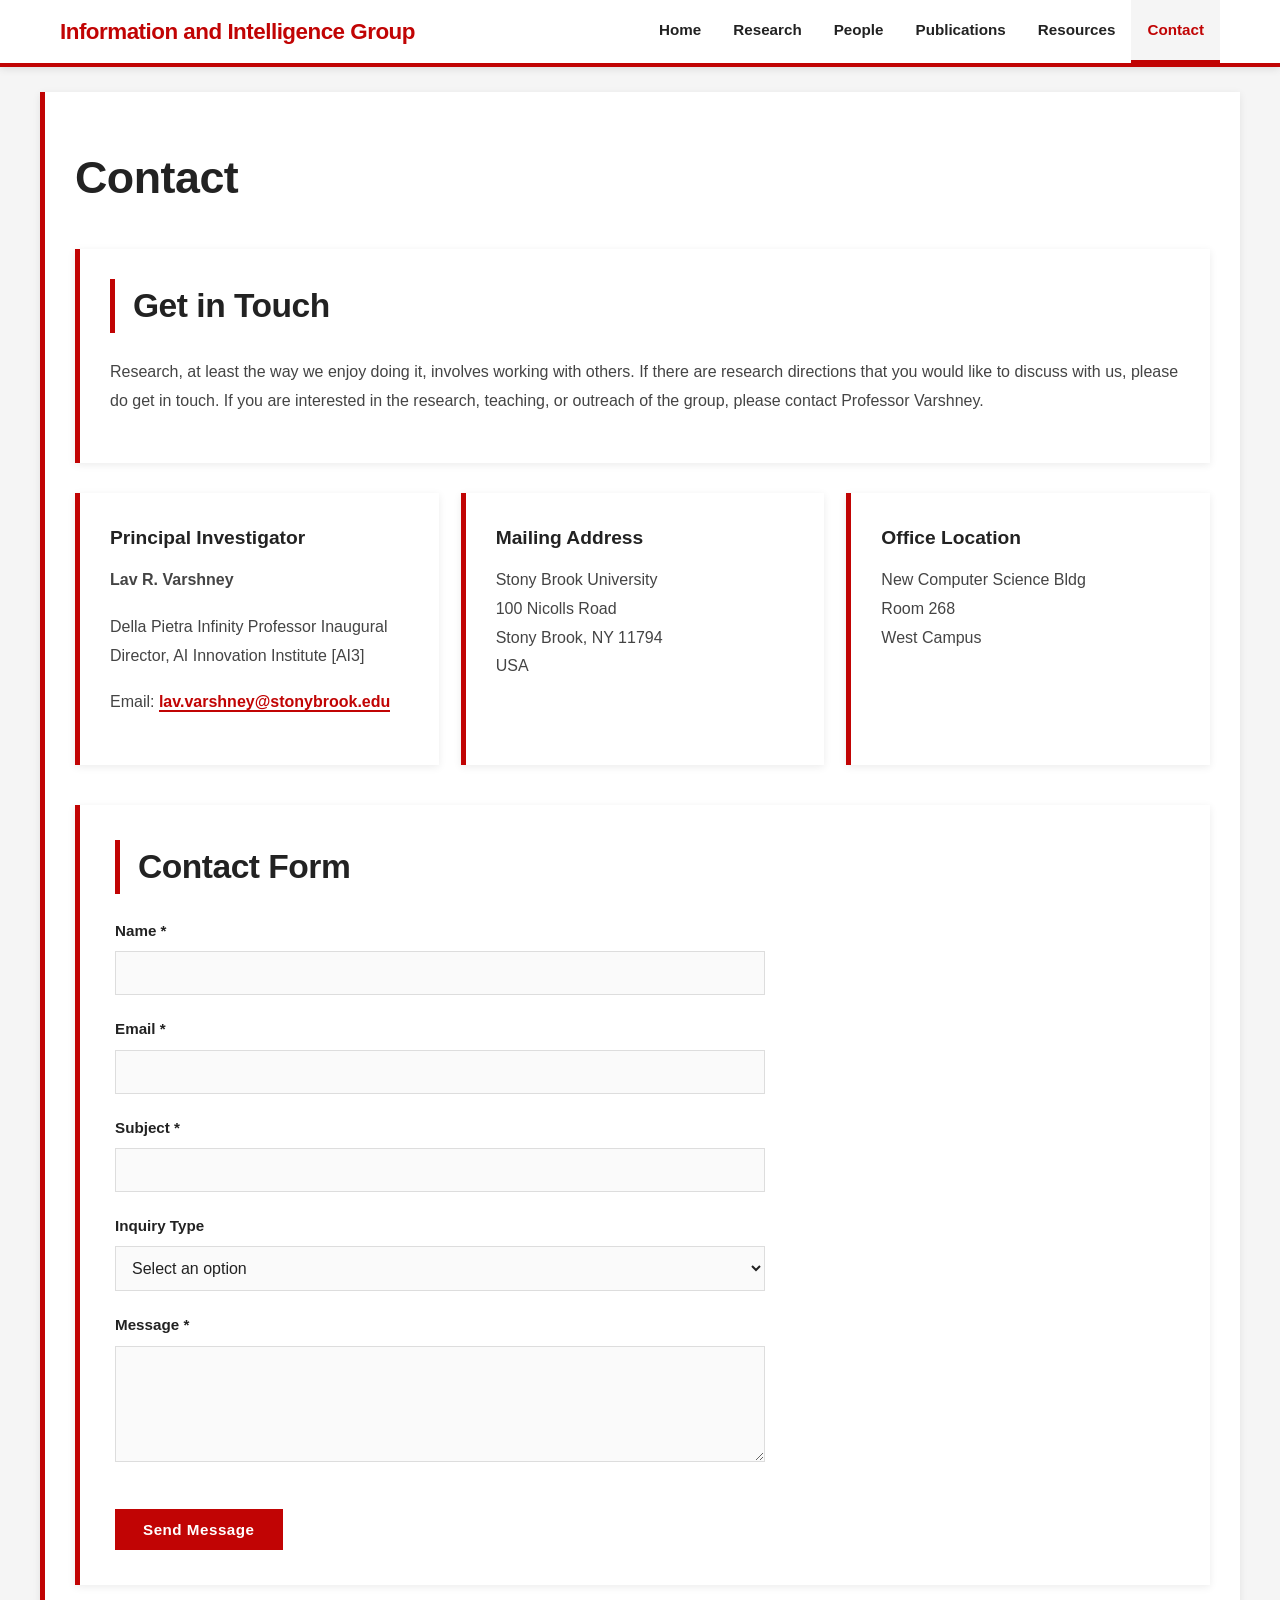
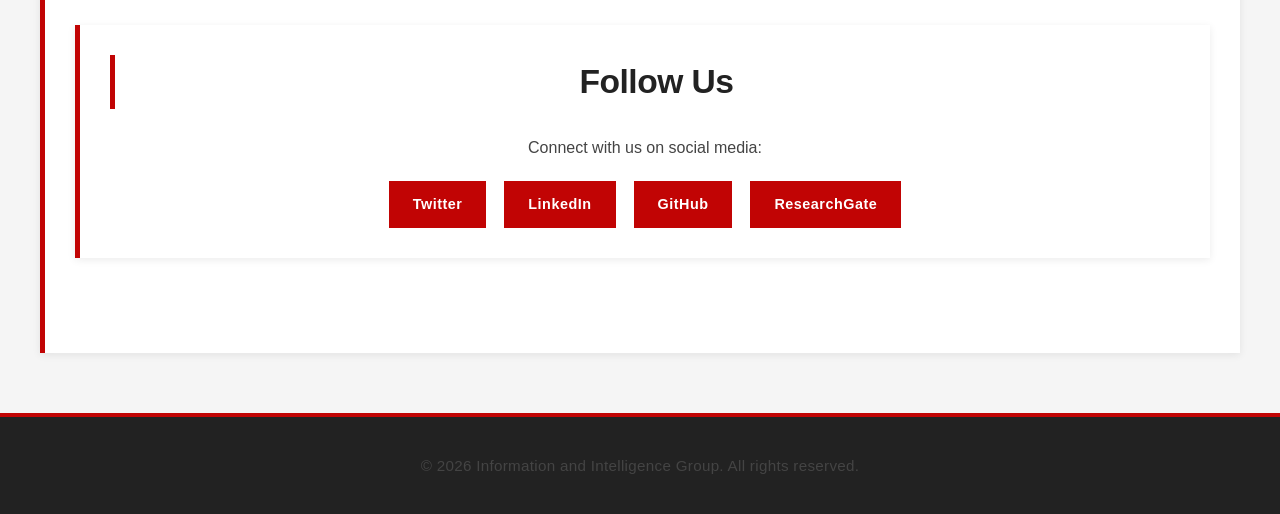
==== commit a00c4d6c: "Revert pages/contact.html to previous version (restore original content)" ====
--- a/pages/contact.html
+++ b/pages/contact.html
@@ -5,31 +5,11 @@
     <meta name="viewport" content="width=device-width, initial-scale=1.0">
     <title>Contact - Information and Intelligence Group</title>
     <link rel="stylesheet" href="../css/style.css">
-    <style>
-        /* Small helper in-case stylesheet doesn't include logo sizing */
-        .site-logo {
-            height: 64px;
-            width: auto;
-            vertical-align: middle;
-            margin-right: 12px;
-        }
-        .nav-logo-container {
-            display: inline-flex;
-            align-items: center;
-        }
-        .nav-container .logo {
-            margin: 0;
-            font-size: 1.25rem;
-        }
-    </style>
 </head>
 <body>
     <nav class="navbar">
         <div class="nav-container">
-            <div class="nav-logo-container">
-                <img src="../assets/logo.png" alt="Information and Intelligence Group logo" class="site-logo">
-                <h1 class="logo">Information and Intelligence Group</h1>
-            </div>
+            <h1 class="logo">Information and Intelligence Group</h1>
             <ul class="nav-links">
                 <li><a href="../index.html">Home</a></li>
                 <li><a href="research.html">Research</a></li>
@@ -47,24 +27,29 @@
         <section class="contact-section">
             <h2>Get in Touch</h2>
             <p>
-                We welcome inquiries about our research, collaboration opportunities, and graduate 
-                student applications. Feel free to reach out to us using the contact information below.
+                Research, at least the way we enjoy doing it, involves working with others.  If there are research directions 
+                that you would like to discuss with us, please do get in touch. If you are interested in the research, teaching, 
+                or outreach of the group, please contact Professor Varshney.
             </p>
         </section>
 
         <section class="contact-info">
             <div class="contact-item">
                 <h3>Principal Investigator</h3>
-                <p><strong>Prof. Lav Varshney</strong></p>
-                <p>Email: <a href="mailto:lav@example.edu">lav@example.edu</a></p>
+                <p><strong>Lav R. Varshney</strong></p>
+                <p>
+                Della Pietra Infinity Professor
+                Inaugural Director, AI Innovation Institute [AI3]
+                <p>
+                <p>Email: <a href="mailto:lav.varshney@stonybrook.edu">lav.varshney@stonybrook.edu</a></p>
             </div>
 
             <div class="contact-item">
                 <h3>Mailing Address</h3>
                 <p>
-                    Information and Intelligence Group<br>
-                    Department/Institution<br>
-                    City, State ZIP<br>
+                    Stony Brook University<br>
+                    100 Nicolls Road<br>
+                    Stony Brook, NY 11794<br>
                     USA
                 </p>
             </div>
@@ -72,9 +57,9 @@
             <div class="contact-item">
                 <h3>Office Location</h3>
                 <p>
-                    Building Name<br>
-                    Room Number<br>
-                    Campus Location
+                    New Computer Science Bldg<br>
+                    Room 268<br>
+                    West Campus
                 </p>
             </div>
         </section>
@@ -130,7 +115,7 @@
     </main>
 
     <footer>
-        <p>&copy; 2024 Information and Intelligence Group. All rights reserved.</p>
+        <p>&copy; 2026 Information and Intelligence Group. All rights reserved.</p>
     </footer>
 </body>
 </html>
